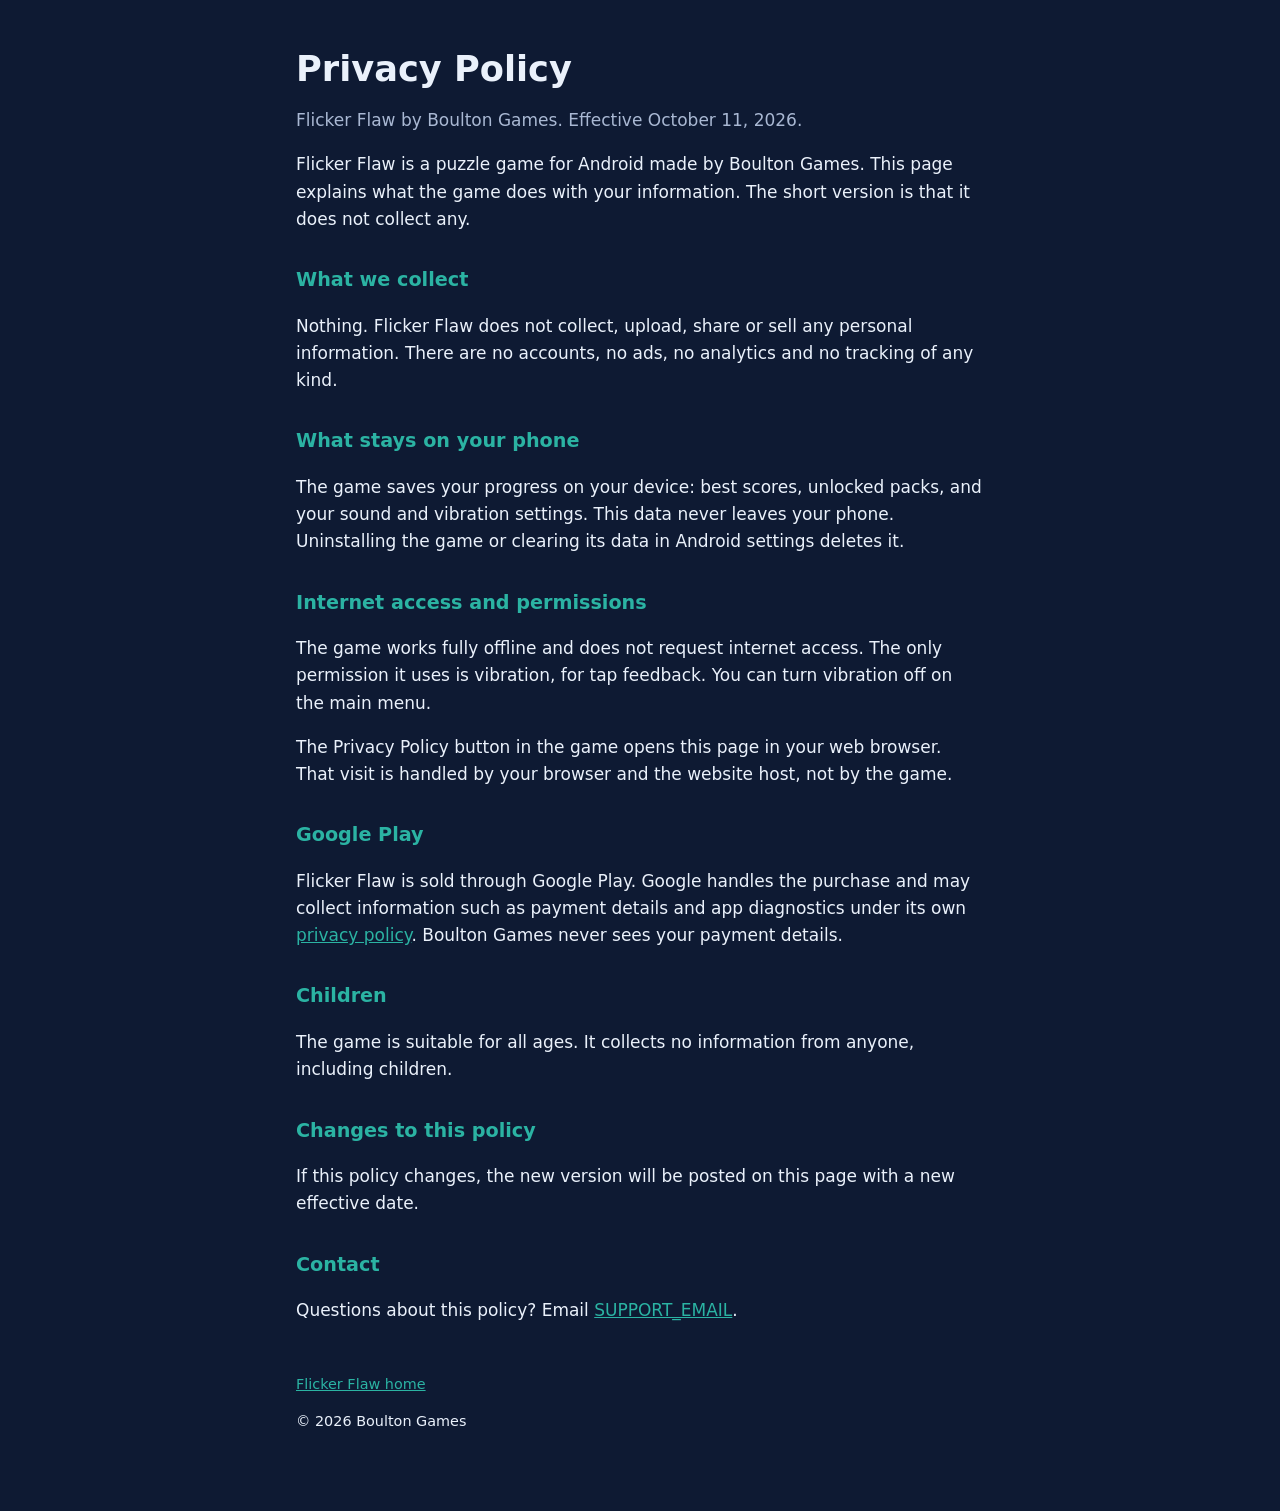
==== privacy/index.html @ 8b1dbc71 "Move site files to repo root, remove desktop.ini" ====
<!doctype html>
<html lang="en">
<head>
<meta charset="utf-8">
<meta name="viewport" content="width=device-width, initial-scale=1">
<title>Flicker Flaw Privacy Policy</title>
<meta name="description" content="Privacy policy for the Flicker Flaw Android game by Boulton Games.">
<link rel="stylesheet" href="/style.css">
</head>
<body>
<main>
<h1>Privacy Policy</h1>
<p class="muted">Flicker Flaw by Boulton Games. Effective October 11, 2026.</p>

<p>Flicker Flaw is a puzzle game for Android made by Boulton Games. This page explains what the game does with your information. The short version is that it does not collect any.</p>

<h2>What we collect</h2>
<p>Nothing. Flicker Flaw does not collect, upload, share or sell any personal information. There are no accounts, no ads, no analytics and no tracking of any kind.</p>

<h2>What stays on your phone</h2>
<p>The game saves your progress on your device: best scores, unlocked packs, and your sound and vibration settings. This data never leaves your phone. Uninstalling the game or clearing its data in Android settings deletes it.</p>

<h2>Internet access and permissions</h2>
<p>The game works fully offline and does not request internet access. The only permission it uses is vibration, for tap feedback. You can turn vibration off on the main menu.</p>
<p>The Privacy Policy button in the game opens this page in your web browser. That visit is handled by your browser and the website host, not by the game.</p>

<h2>Google Play</h2>
<p>Flicker Flaw is sold through Google Play. Google handles the purchase and may collect information such as payment details and app diagnostics under its own <a href="https://policies.google.com/privacy">privacy policy</a>. Boulton Games never sees your payment details.</p>

<h2>Children</h2>
<p>The game is suitable for all ages. It collects no information from anyone, including children.</p>

<h2>Changes to this policy</h2>
<p>If this policy changes, the new version will be posted on this page with a new effective date.</p>

<h2>Contact</h2>
<p>Questions about this policy? Email <a href="mailto:SUPPORT_EMAIL">SUPPORT_EMAIL</a>.</p>

<footer>
<p><a href="/">Flicker Flaw home</a></p>
<p>&copy; 2026 Boulton Games</p>
</footer>
</main>
</body>
</html>
---- style.css ----
:root{--bg:#0E1A33;--card:#16264A;--text:#EAF1FB;--muted:#A9B8D3;--teal:#2BB3A3}
*{box-sizing:border-box}
body{margin:0;background:var(--bg);color:var(--text);font:17px/1.6 system-ui,-apple-system,"Segoe UI",Roboto,sans-serif}
main{max-width:720px;margin:0 auto;padding:48px 16px 64px}
h1{font-size:2.2rem;line-height:1.2;margin:0 0 8px}
h2{font-size:1.2rem;margin:32px 0 8px;color:var(--teal)}
p,li{color:var(--text)}
.muted{color:var(--muted)}
a{color:var(--teal)}
.card{background:var(--card);border-radius:16px;padding:24px;margin-top:24px}
footer{margin-top:48px;color:var(--muted);font-size:.9rem}
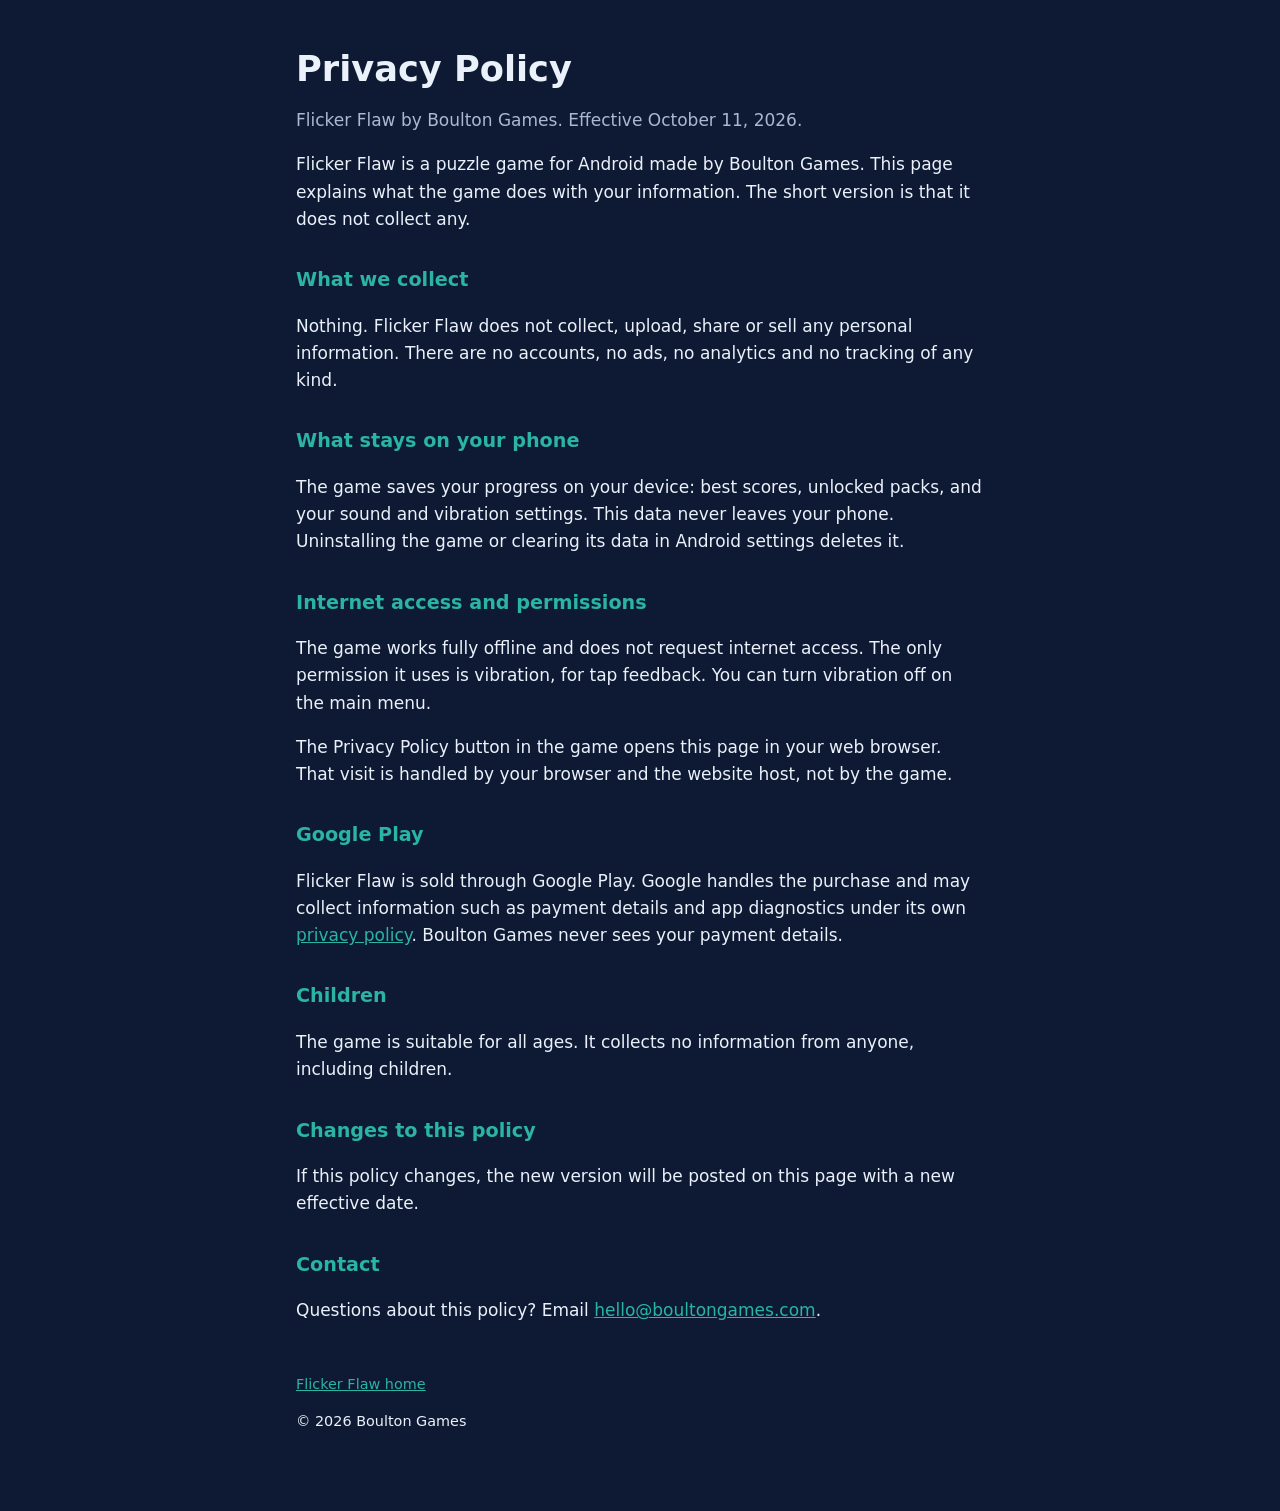
==== commit f76c5631: "Add support email hello@boultongames.com" ====
--- a/privacy/index.html
+++ b/privacy/index.html
@@ -1,4 +1,4 @@
-<!doctype html>
+﻿<!doctype html>
 <html lang="en">
 <head>
 <meta charset="utf-8">
@@ -34,7 +34,7 @@
 <p>If this policy changes, the new version will be posted on this page with a new effective date.</p>
 
 <h2>Contact</h2>
-<p>Questions about this policy? Email <a href="mailto:SUPPORT_EMAIL">SUPPORT_EMAIL</a>.</p>
+<p>Questions about this policy? Email <a href="mailto:hello@boultongames.com">hello@boultongames.com</a>.</p>
 
 <footer>
 <p><a href="/">Flicker Flaw home</a></p>
